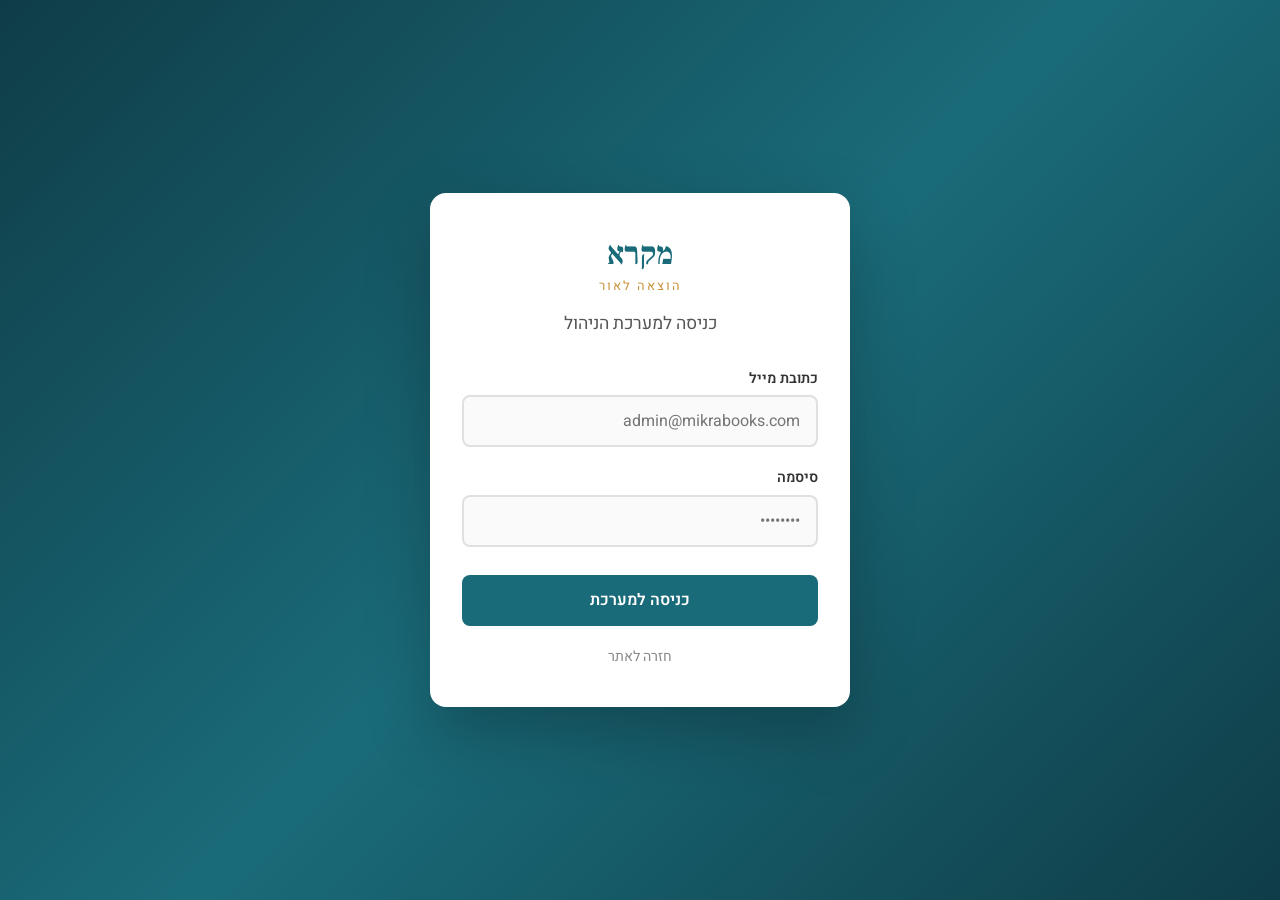
==== admin.html @ 2fec2137 "fix: add secure admin login page preventing auth bypass Created admin.html with a proper login form " ====
<!DOCTYPE html>
<html lang="he" dir="rtl">
<head>
    <meta charset="UTF-8">
    <meta name="viewport" content="width=device-width, initial-scale=1.0">
    <title>מקרא הוצאה לאור | כניסה למערכת</title>
    <link rel="icon" type="image/svg+xml" href="data:image/svg+xml,<svg xmlns='http://www.w3.org/2000/svg' viewBox='0 0 100 100'><text y='.9em' font-size='90'>📖</text></svg>">
    <link rel="preconnect" href="https://fonts.googleapis.com">
    <link rel="preconnect" href="https://fonts.gstatic.com" crossorigin>
    <link href="https://fonts.googleapis.com/css2?family=Heebo:wght@300;400;500;600;700;900&family=Frank+Ruhl+Libre:wght@300;400;500;700;900&display=swap" rel="stylesheet">
    <style>
        *, *::before, *::after { box-sizing: border-box; margin: 0; padding: 0; }

        body {
            font-family: 'Heebo', sans-serif;
            background: linear-gradient(135deg, #0f3d47 0%, #1a6b7a 50%, #0f3d47 100%);
            min-height: 100vh;
            display: flex;
            align-items: center;
            justify-content: center;
            padding: 1rem;
        }

        .login-card {
            background: #fff;
            border-radius: 16px;
            box-shadow: 0 24px 64px rgba(0,0,0,0.25);
            padding: 2.5rem 2rem;
            width: 100%;
            max-width: 420px;
        }

        .login-header {
            text-align: center;
            margin-bottom: 2rem;
        }

        .login-logo {
            font-family: 'Frank Ruhl Libre', serif;
            font-size: 2rem;
            font-weight: 700;
            color: #1a6b7a;
            display: block;
        }

        .login-logo-sub {
            font-size: 0.8rem;
            color: #c8913a;
            letter-spacing: 2px;
            display: block;
            margin-top: 0.1rem;
        }

        .login-title {
            font-size: 1.1rem;
            color: #555;
            margin-top: 1rem;
            font-weight: 400;
        }

        .form-group {
            margin-bottom: 1.25rem;
        }

        .form-group label {
            display: block;
            font-size: 0.9rem;
            font-weight: 600;
            color: #333;
            margin-bottom: 0.4rem;
        }

        .form-group input {
            width: 100%;
            padding: 0.75rem 1rem;
            border: 2px solid #e0e0e0;
            border-radius: 8px;
            font-size: 1rem;
            font-family: 'Heebo', sans-serif;
            color: #333;
            transition: border-color 0.2s;
            background: #fafafa;
            direction: ltr;
            text-align: right;
        }

        .form-group input:focus {
            outline: none;
            border-color: #1a6b7a;
            background: #fff;
        }

        .form-group input.error-field {
            border-color: #e53935;
        }

        .error-msg {
            background: #fff3f3;
            border: 1px solid #ffcdd2;
            border-radius: 8px;
            color: #c62828;
            font-size: 0.88rem;
            padding: 0.65rem 1rem;
            margin-bottom: 1.25rem;
            display: none;
        }

        .error-msg.visible {
            display: block;
        }

        .btn-login {
            width: 100%;
            padding: 0.85rem;
            background: #1a6b7a;
            color: #fff;
            border: none;
            border-radius: 8px;
            font-size: 1rem;
            font-family: 'Heebo', sans-serif;
            font-weight: 600;
            cursor: pointer;
            transition: background 0.2s, transform 0.1s;
            margin-top: 0.5rem;
        }

        .btn-login:hover { background: #155a68; }
        .btn-login:active { transform: scale(0.98); }
        .btn-login:disabled { background: #aaa; cursor: not-allowed; }

        .back-link {
            display: block;
            text-align: center;
            margin-top: 1.25rem;
            color: #888;
            font-size: 0.88rem;
            text-decoration: none;
        }

        .back-link:hover { color: #1a6b7a; }

        /* Admin dashboard (hidden until logged in) */
        #adminDashboard {
            display: none;
            background: #fff;
            border-radius: 16px;
            box-shadow: 0 24px 64px rgba(0,0,0,0.25);
            width: 100%;
            max-width: 700px;
            overflow: hidden;
        }

        .dashboard-header {
            background: #1a6b7a;
            color: #fff;
            padding: 1.25rem 2rem;
            display: flex;
            align-items: center;
            justify-content: space-between;
        }

        .dashboard-header h1 {
            font-size: 1.2rem;
            font-weight: 600;
        }

        .dashboard-header .admin-email {
            font-size: 0.85rem;
            opacity: 0.8;
        }

        .btn-logout {
            background: rgba(255,255,255,0.15);
            border: 1px solid rgba(255,255,255,0.3);
            color: #fff;
            padding: 0.4rem 1rem;
            border-radius: 6px;
            font-size: 0.85rem;
            cursor: pointer;
            font-family: 'Heebo', sans-serif;
            transition: background 0.2s;
        }

        .btn-logout:hover { background: rgba(255,255,255,0.25); }

        .dashboard-body {
            padding: 2rem;
        }

        .dashboard-body h2 {
            font-size: 1.1rem;
            color: #333;
            margin-bottom: 1rem;
        }

        .dashboard-stats {
            display: grid;
            grid-template-columns: repeat(3, 1fr);
            gap: 1rem;
            margin-bottom: 1.5rem;
        }

        .stat-box {
            background: #f5f9fa;
            border-radius: 10px;
            padding: 1rem;
            text-align: center;
            border: 1px solid #e0eff2;
        }

        .stat-box .stat-num {
            font-size: 2rem;
            font-weight: 700;
            color: #1a6b7a;
        }

        .stat-box .stat-lbl {
            font-size: 0.8rem;
            color: #666;
            margin-top: 0.25rem;
        }

        .dashboard-note {
            font-size: 0.9rem;
            color: #888;
            text-align: center;
            padding: 1rem;
            background: #f9f9f9;
            border-radius: 8px;
        }
    </style>
</head>
<body>

<!-- Login Form -->
<div class="login-card" id="loginCard">
    <div class="login-header">
        <span class="login-logo">מקרא</span>
        <span class="login-logo-sub">הוצאה לאור</span>
        <p class="login-title">כניסה למערכת הניהול</p>
    </div>

    <div class="error-msg" id="errorMsg">כתובת המייל או הסיסמה שגויים. נסה שנית.</div>

    <form id="loginForm" novalidate>
        <div class="form-group">
            <label for="email">כתובת מייל</label>
            <input type="email" id="email" name="email" placeholder="admin@mikrabooks.com" autocomplete="email">
        </div>
        <div class="form-group">
            <label for="password">סיסמה</label>
            <input type="password" id="password" name="password" placeholder="••••••••" autocomplete="current-password">
        </div>
        <button type="submit" class="btn-login" id="loginBtn">כניסה למערכת</button>
    </form>

    <a href="index.html" class="back-link">חזרה לאתר</a>
</div>

<!-- Admin Dashboard (shown after login) -->
<div id="adminDashboard">
    <div class="dashboard-header">
        <h1>לוח הניהול – מקרא הוצאה לאור</h1>
        <div>
            <span class="admin-email" id="loggedInEmail"></span>
            <button class="btn-logout" id="logoutBtn">יציאה</button>
        </div>
    </div>
    <div class="dashboard-body">
        <h2>סיכום</h2>
        <div class="dashboard-stats">
            <div class="stat-box">
                <div class="stat-num">230+</div>
                <div class="stat-lbl">ספרים שיצאו לאור</div>
            </div>
            <div class="stat-box">
                <div class="stat-num">10</div>
                <div class="stat-lbl">שנות פעילות</div>
            </div>
            <div class="stat-box">
                <div class="stat-num">מאות</div>
                <div class="stat-lbl">מחברים</div>
            </div>
        </div>
        <div class="dashboard-note">ברוך הבא! מערכת הניהול בפיתוח.</div>
    </div>
</div>

<script>
(function () {
    'use strict';

    // Credentials — change before production deployment
    // Password stored as SHA-256 hex of the actual password
    // Current password: Admin@Mikra2026  →  hash below
    const VALID_EMAIL = 'admin@mikrabooks.com';
    const VALID_HASH  = 'bf9b20d9f31f1247425a92704c4e101bbae5f2d4d4bed95b10b8a6ddae320635';

    async function sha256(message) {
        const msgBuffer = new TextEncoder().encode(message);
        const hashBuffer = await crypto.subtle.digest('SHA-256', msgBuffer);
        const hashArray = Array.from(new Uint8Array(hashBuffer));
        return hashArray.map(b => b.toString(16).padStart(2, '0')).join('');
    }

    const SESSION_KEY = 'mkr_admin_session';

    function showDashboard(email) {
        document.getElementById('loginCard').style.display = 'none';
        const dash = document.getElementById('adminDashboard');
        dash.style.display = 'block';
        document.getElementById('loggedInEmail').textContent = email;
    }

    function showLogin() {
        document.getElementById('loginCard').style.display = 'block';
        document.getElementById('adminDashboard').style.display = 'none';
    }

    // Check existing session
    const session = sessionStorage.getItem(SESSION_KEY);
    if (session) {
        try {
            const data = JSON.parse(session);
            if (data && data.email) {
                showDashboard(data.email);
            }
        } catch (_) {
            sessionStorage.removeItem(SESSION_KEY);
        }
    }

    // Logout
    document.getElementById('logoutBtn').addEventListener('click', function () {
        sessionStorage.removeItem(SESSION_KEY);
        document.getElementById('email').value = '';
        document.getElementById('password').value = '';
        document.getElementById('errorMsg').classList.remove('visible');
        showLogin();
    });

    // Login form submission
    document.getElementById('loginForm').addEventListener('submit', async function (e) {
        e.preventDefault();

        const emailEl    = document.getElementById('email');
        const passwordEl = document.getElementById('password');
        const errorMsg   = document.getElementById('errorMsg');
        const loginBtn   = document.getElementById('loginBtn');

        const email    = emailEl.value.trim();
        const password = passwordEl.value;

        // Reset previous errors
        errorMsg.classList.remove('visible');
        emailEl.classList.remove('error-field');
        passwordEl.classList.remove('error-field');

        // Validate: both fields must be filled
        let hasError = false;
        if (!email) {
            emailEl.classList.add('error-field');
            hasError = true;
        }
        if (!password) {
            passwordEl.classList.add('error-field');
            hasError = true;
        }
        if (hasError) {
            errorMsg.textContent = 'יש למלא את כל השדות.';
            errorMsg.classList.add('visible');
            return;
        }

        // Validate email format
        if (!/^[^\s@]+@[^\s@]+\.[^\s@]+$/.test(email)) {
            emailEl.classList.add('error-field');
            errorMsg.textContent = 'כתובת המייל אינה תקינה.';
            errorMsg.classList.add('visible');
            return;
        }

        loginBtn.disabled = true;
        loginBtn.textContent = 'מתחבר...';

        try {
            const hash = await sha256(password);

            if (email === VALID_EMAIL && hash === VALID_HASH) {
                sessionStorage.setItem(SESSION_KEY, JSON.stringify({ email }));
                showDashboard(email);
            } else {
                emailEl.classList.add('error-field');
                passwordEl.classList.add('error-field');
                errorMsg.textContent = 'כתובת המייל או הסיסמה שגויים. נסה שנית.';
                errorMsg.classList.add('visible');
                passwordEl.value = '';
            }
        } finally {
            loginBtn.disabled = false;
            loginBtn.textContent = 'כניסה למערכת';
        }
    });
})();
</script>

</body>
</html>
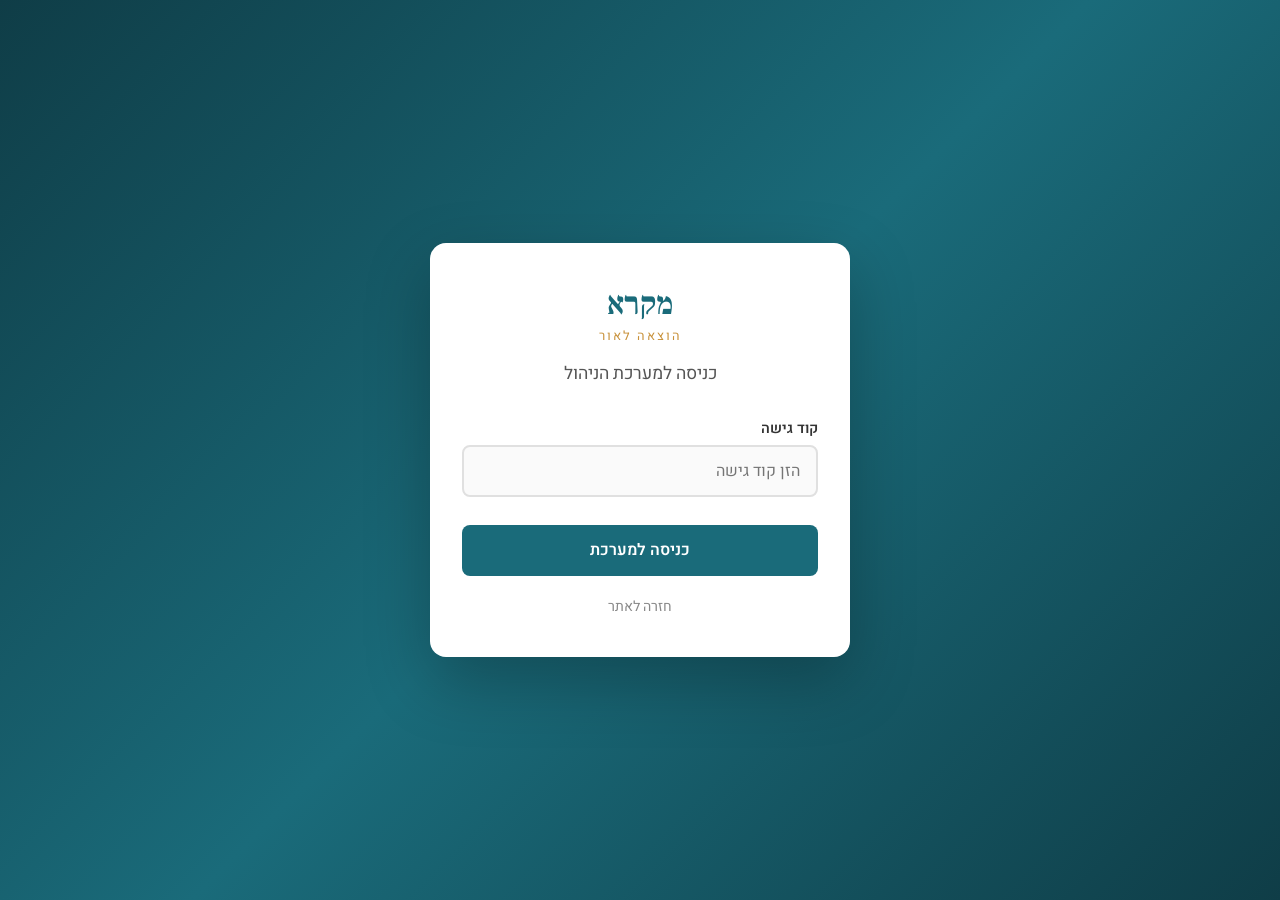
==== commit 3b476c65: "refactor: simplify login to code-only, remove email field User prefers single access code entry with" ====
--- a/admin.html
+++ b/admin.html
@@ -240,16 +240,12 @@
         <p class="login-title">כניסה למערכת הניהול</p>
     </div>
 
-    <div class="error-msg" id="errorMsg">כתובת המייל או הסיסמה שגויים. נסה שנית.</div>
+    <div class="error-msg" id="errorMsg"></div>
 
     <form id="loginForm" novalidate>
         <div class="form-group">
-            <label for="email">כתובת מייל</label>
-            <input type="email" id="email" name="email" placeholder="admin@mikrabooks.com" autocomplete="email">
-        </div>
-        <div class="form-group">
-            <label for="password">סיסמה</label>
-            <input type="password" id="password" name="password" placeholder="••••••••" autocomplete="current-password">
+            <label for="accessCode">קוד גישה</label>
+            <input type="password" id="accessCode" name="accessCode" placeholder="הזן קוד גישה" autocomplete="current-password">
         </div>
         <button type="submit" class="btn-login" id="loginBtn">כניסה למערכת</button>
     </form>
@@ -262,7 +258,6 @@
     <div class="dashboard-header">
         <h1>לוח הניהול – מקרא הוצאה לאור</h1>
         <div>
-            <span class="admin-email" id="loggedInEmail"></span>
             <button class="btn-logout" id="logoutBtn">יציאה</button>
         </div>
     </div>
@@ -290,26 +285,23 @@
 (function () {
     'use strict';
 
-    // Credentials — change before production deployment
-    // Password stored as SHA-256 hex of the actual password
-    // Current password: Admin@Mikra2026  →  hash below
-    const VALID_EMAIL = 'admin@mikrabooks.com';
-    const VALID_HASH  = 'bf9b20d9f31f1247425a92704c4e101bbae5f2d4d4bed95b10b8a6ddae320635';
-
-    async function sha256(message) {
-        const msgBuffer = new TextEncoder().encode(message);
-        const hashBuffer = await crypto.subtle.digest('SHA-256', msgBuffer);
-        const hashArray = Array.from(new Uint8Array(hashBuffer));
-        return hashArray.map(b => b.toString(16).padStart(2, '0')).join('');
+    // Access code (Base64-encoded — change before production)
+    // Current code: Admin@Mikra2026
+    const VALID_CODE = 'QWRtaW5ATWlrcmEyMDI2';
+
+    function b64(str) {
+        return btoa(unescape(encodeURIComponent(str)));
     }
 
+    function codeMatches(code) {
+        return b64(code) === VALID_CODE;
+    }
+
     const SESSION_KEY = 'mkr_admin_session';
 
-    function showDashboard(email) {
+    function showDashboard() {
         document.getElementById('loginCard').style.display = 'none';
-        const dash = document.getElementById('adminDashboard');
-        dash.style.display = 'block';
-        document.getElementById('loggedInEmail').textContent = email;
+        document.getElementById('adminDashboard').style.display = 'block';
     }
 
     function showLogin() {
@@ -317,89 +309,54 @@
         document.getElementById('adminDashboard').style.display = 'none';
     }
 
-    // Check existing session
-    const session = sessionStorage.getItem(SESSION_KEY);
-    if (session) {
-        try {
-            const data = JSON.parse(session);
-            if (data && data.email) {
-                showDashboard(data.email);
-            }
-        } catch (_) {
-            sessionStorage.removeItem(SESSION_KEY);
-        }
-    }
+    // Restore session
+    try {
+        if (sessionStorage.getItem(SESSION_KEY) === '1') showDashboard();
+    } catch (_) {}
 
     // Logout
     document.getElementById('logoutBtn').addEventListener('click', function () {
         sessionStorage.removeItem(SESSION_KEY);
-        document.getElementById('email').value = '';
-        document.getElementById('password').value = '';
+        document.getElementById('accessCode').value = '';
         document.getElementById('errorMsg').classList.remove('visible');
         showLogin();
     });
 
     // Login form submission
-    document.getElementById('loginForm').addEventListener('submit', async function (e) {
+    document.getElementById('loginForm').addEventListener('submit', function (e) {
         e.preventDefault();
 
-        const emailEl    = document.getElementById('email');
-        const passwordEl = document.getElementById('password');
-        const errorMsg   = document.getElementById('errorMsg');
-        const loginBtn   = document.getElementById('loginBtn');
-
-        const email    = emailEl.value.trim();
-        const password = passwordEl.value;
-
-        // Reset previous errors
+        const codeEl   = document.getElementById('accessCode');
+        const errorMsg = document.getElementById('errorMsg');
+        const loginBtn = document.getElementById('loginBtn');
+        const code     = codeEl.value;
+
         errorMsg.classList.remove('visible');
-        emailEl.classList.remove('error-field');
-        passwordEl.classList.remove('error-field');
-
-        // Validate: both fields must be filled
-        let hasError = false;
-        if (!email) {
-            emailEl.classList.add('error-field');
-            hasError = true;
-        }
-        if (!password) {
-            passwordEl.classList.add('error-field');
-            hasError = true;
-        }
-        if (hasError) {
-            errorMsg.textContent = 'יש למלא את כל השדות.';
+        codeEl.classList.remove('error-field');
+
+        if (!code) {
+            codeEl.classList.add('error-field');
+            errorMsg.textContent = 'יש להזין קוד גישה.';
             errorMsg.classList.add('visible');
             return;
         }
 
-        // Validate email format
-        if (!/^[^\s@]+@[^\s@]+\.[^\s@]+$/.test(email)) {
-            emailEl.classList.add('error-field');
-            errorMsg.textContent = 'כתובת המייל אינה תקינה.';
-            errorMsg.classList.add('visible');
-            return;
-        }
-
         loginBtn.disabled = true;
         loginBtn.textContent = 'מתחבר...';
 
-        try {
-            const hash = await sha256(password);
-
-            if (email === VALID_EMAIL && hash === VALID_HASH) {
-                sessionStorage.setItem(SESSION_KEY, JSON.stringify({ email }));
-                showDashboard(email);
+        setTimeout(function () {
+            if (codeMatches(code)) {
+                sessionStorage.setItem(SESSION_KEY, '1');
+                showDashboard();
             } else {
-                emailEl.classList.add('error-field');
-                passwordEl.classList.add('error-field');
-                errorMsg.textContent = 'כתובת המייל או הסיסמה שגויים. נסה שנית.';
+                codeEl.classList.add('error-field');
+                errorMsg.textContent = 'קוד גישה שגוי. נסה שנית.';
                 errorMsg.classList.add('visible');
-                passwordEl.value = '';
+                codeEl.value = '';
             }
-        } finally {
             loginBtn.disabled = false;
             loginBtn.textContent = 'כניסה למערכת';
-        }
+        }, 600);
     });
 })();
 </script>
